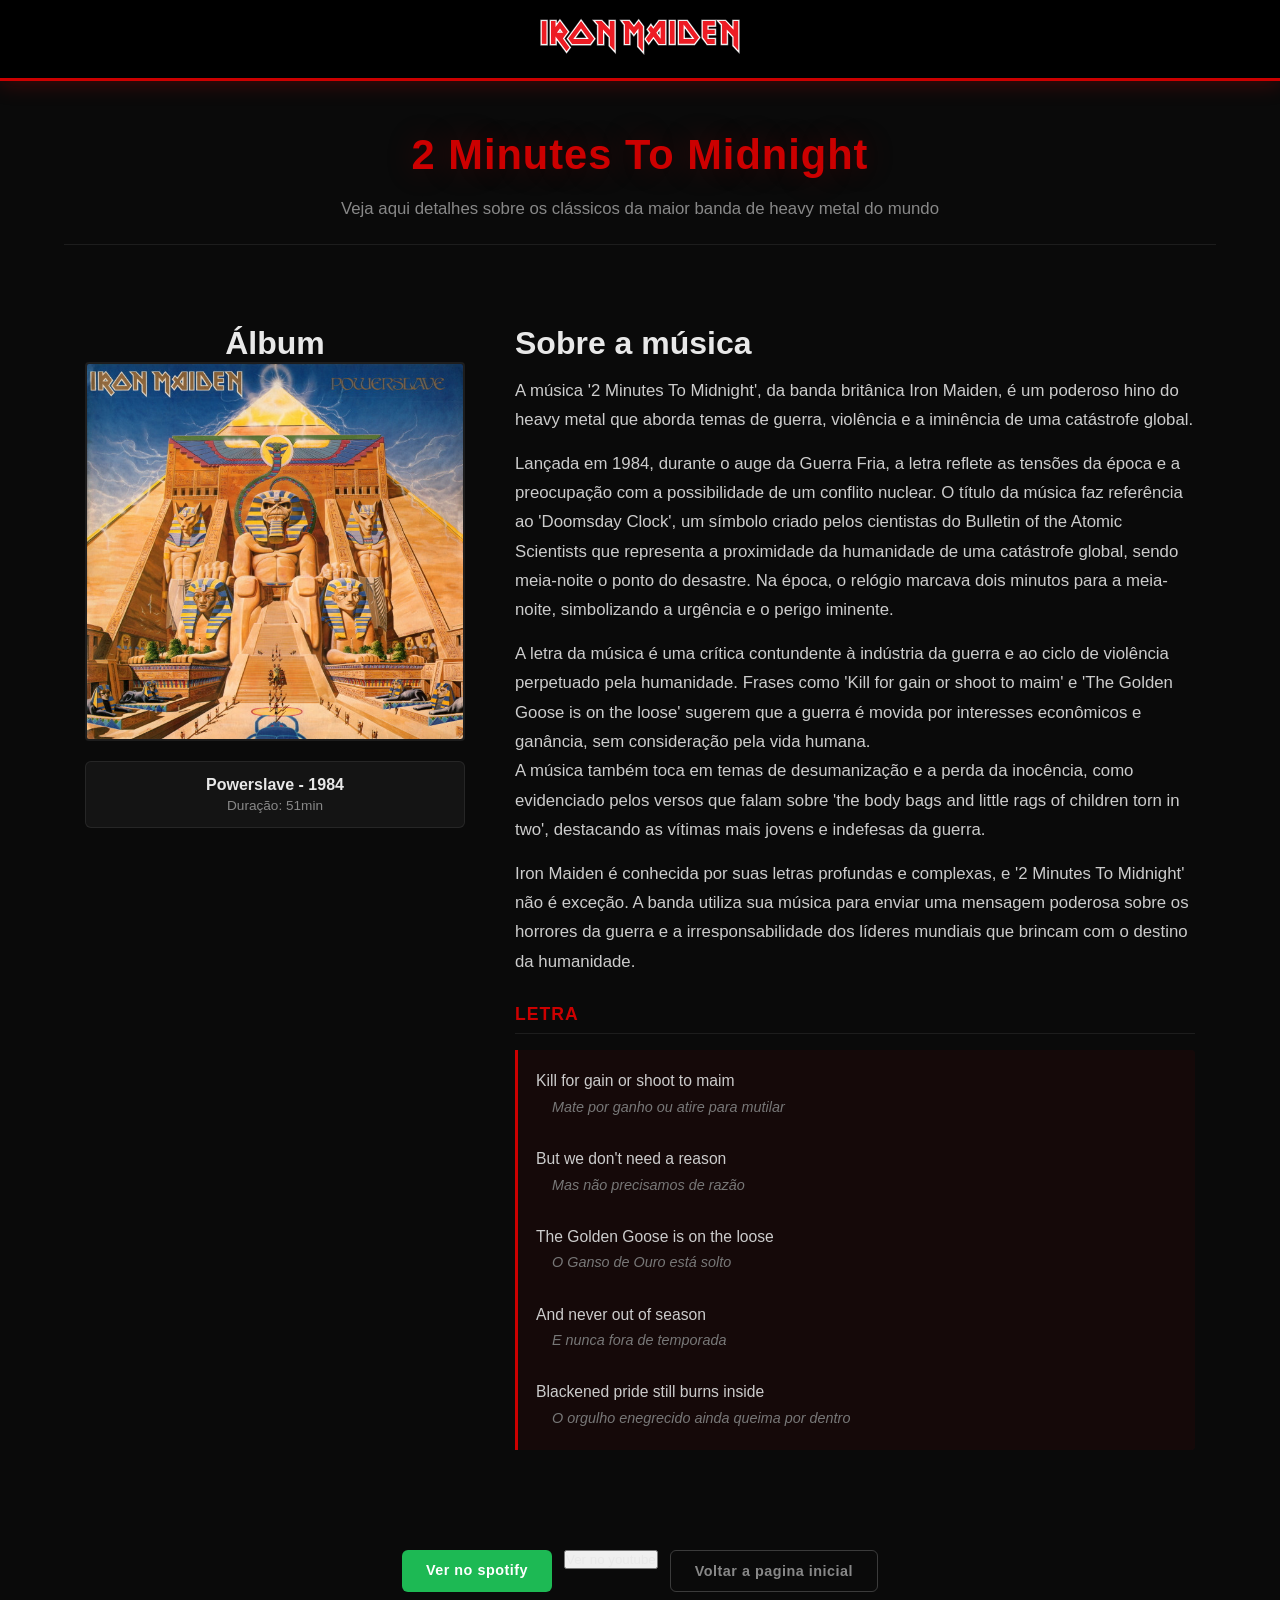
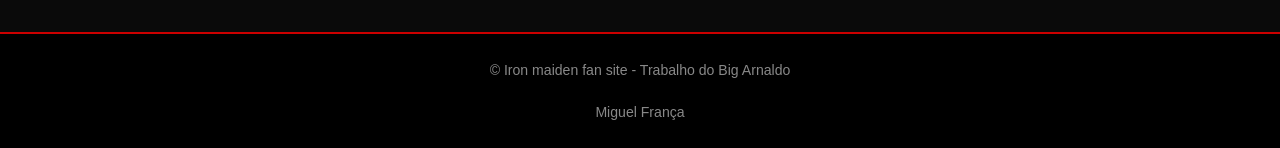
==== 2_miutes_to_midnight.html @ a3f50d3a "passando o projeto para o GitHub" ====
<!DOCTYPE html>
<html lang="pt-br">

<head>
    <meta charset="UTF-8">
    <meta name="viewport" content="width=device-width, initial-scale=1.0">
    <link rel="stylesheet" href="css/sla.css">
    <title>2 Minutes To Midnight</title>
</head>

<body>
    <header class="topo">
        <a href="https://www.ironmaiden.com/" target="_blank"> <img src="img/logo.svg" alt="logo (iron maiden)"
                width="20%"></a>

    </header>

    <div class="intro">
        <h1>2 Minutes To Midnight</h1>
        <p>Veja aqui detalhes sobre os clássicos da maior banda de heavy metal do mundo</p>
    </div>

    <main class="pedra">
        <div class="conteudo">
            <div class="capa-album">
                <h1>Álbum</h1>
                <a href="powerslave.html"><img src="img/powerslave.jpg" alt=""></a>
                <div class="album-info">
                    <h3>Powerslave - 1984</h3>
                    <p>Duração: 51min</p>
                </div>
                <div class="musica">
                    <iframe style="border-radius:12px"
                        src="https://open.spotify.com/embed/track/2SrVGpjv0mqCR6j9EZPSm2?utm_source=generator&theme=0"
                        width="100%" height="132" frameBorder="0" allowfullscreen=""
                        allow="autoplay; clipboard-write; encrypted-media; fullscreen; picture-in-picture"
                        loading="lazy"></iframe>
                </div>
            </div>

            <div class="musica-info">
                <div class="letra-info">
                    <h1>Sobre a música</h1>
                    <p>
                        A música '2 Minutes To Midnight', da banda britânica Iron Maiden, é um poderoso hino do heavy
                        metal que aborda temas de guerra, violência e a iminência de uma catástrofe global.
                    </p>
                    <p>
                        Lançada em 1984, durante o auge da Guerra Fria, a letra reflete as tensões da época e a
                        preocupação com a possibilidade de um conflito nuclear. O título da música faz referência ao
                        'Doomsday Clock', um símbolo criado pelos cientistas do Bulletin of the Atomic Scientists que
                        representa a proximidade da humanidade de uma catástrofe global, sendo meia-noite o ponto do
                        desastre. Na época, o relógio marcava dois minutos para a meia-noite, simbolizando a urgência e
                        o perigo iminente.
                    </p>
                    <p>
                        A letra da música é uma crítica contundente à indústria da guerra e ao ciclo de violência
                        perpetuado pela humanidade. Frases como 'Kill for gain or shoot to maim' e 'The Golden Goose is
                        on the loose' sugerem que a guerra é movida por interesses econômicos e ganância, sem
                        consideração pela vida humana. <br> A música também toca em temas de desumanização e a perda da
                        inocência, como evidenciado pelos versos que falam sobre 'the body bags and little rags of
                        children torn in two', destacando as vítimas mais jovens e indefesas da guerra.
                    </p>
                    <p>
                        Iron Maiden é conhecida por suas letras profundas e complexas, e '2 Minutes To Midnight' não é
                        exceção. A banda utiliza sua música para enviar uma mensagem poderosa sobre os horrores da
                        guerra e a irresponsabilidade dos líderes mundiais que brincam com o destino da humanidade.
                    </p>

                </div>

                <div class="n">
                    <h3 class="secao-titulo">Letra</h3>
                    <div class="letra">
                        <p>Kill for gain or shoot to maim<br>
                            <span class="traducao">Mate por ganho ou atire para mutilar</span><br>
                            But we don't need a reason<br>
                            <span class="traducao">Mas não precisamos de razão</span><br>
                            The Golden Goose is on the loose<br>
                            <span class="traducao">O Ganso de Ouro está solto</span><br>
                            And never out of season<br>
                            <span class="traducao">E nunca fora de temporada</span><br>
                            Blackened pride still burns inside<br>
                            <span class="traducao">O orgulho enegrecido ainda queima por dentro</span><br>
                            This shell of bloody treason<br>
                            <span class="traducao">Nesta casca de traição sangrenta</span><br>
                            Here's my gun for a barrel of fun<br>
                            <span class="traducao">Aqui está minha arma para um barril de diversão</span><br>
                            For the love of living death<br>
                            <span class="traducao">Pelo amor da morte viva</span><br>
                        </p>

                        <p>The killer's breed or the Demon's seed<br>
                            <span class="traducao">A raça de assassinos ou a semente do Demônio</span><br>
                            The glamour, the fortune, the pain<br>
                            <span class="traducao">O glamour, a fortuna, a dor</span><br>
                            Go to war again, blood is freedom's stain<br>
                            <span class="traducao">Para a guerra novamente, sangue é a mancha da
                                liberdade</span><br>
                            Don't you pray for my soul anymore<br>
                            <span class="traducao">Você não reza mais pela minha alma</span><br>
                        </p>

                        <p class="refrao">2 minutes to midnight<br>
                            <span class="traducao">Dois minutos para a meia-noite</span><br>
                            The hands that threaten doom<br>
                            <span class="traducao">As mãos que ameaçam a ruína</span><br>
                            2 minutes to midnight<br>
                            <span class="traducao">Dois minutos para a meia-noite</span><br>
                            To kill the unborn in the womb<br>
                            <span class="traducao">Matar os não-nascidos no ventre</span><br>
                        </p>

                        <p>The blind men shout: Let the creatures out<br>
                            <span class="traducao">Os cegos gritam: "Libertem as criaturas"</span><br>
                            We'll show the unbelievers<br>
                            <span class="traducao">Mostraremos aos descrentes</span><br>
                            The Napalm screams of human flames<br>
                            <span class="traducao">O napalm grita em chamas humanas</span><br>
                            Of a prime time Belsen feast, yeah!<br>
                            <span class="traducao">Um banquete em Belsen no horário nobre</span><br>
                            As the reasons for the carnage cut their meat<br>
                            <span class="traducao">Enquanto os motivos do carnificina cortam sua
                                carne</span><br>
                            And lick the gravy<br>
                            <span class="traducao">E lambem o molho</span><br>
                            We oil the jaws of the war machine<br>
                            <span class="traducao">Nós lubrificamos as mandíbulas da máquina de
                                guerra</span><br>
                            And feed it with our babies<br>
                            <span class="traducao">E a alimentamos com nossos bebês</span><br>
                        </p>

                        <p class="refrao-destaque">2 minutes to midnight<br>
                            <span class="traducao">Dois minutos para a meia-noite</span><br>
                            The body bags and little rags<br>
                            <span class="traducao">Os sacos de corpo e trapos pequenos</span><br>
                            Of children torn in two<br>
                            <span class="traducao">De crianças dilaceradas</span><br>
                            And the jellied brains of those who remain<br>
                            <span class="traducao">E os cérebros gelatinosos dos que permanecem</span><br>
                            To put the finger right on you<br>
                            <span class="traducao">Para apontar o dedo diretamente para você</span><br>
                        </p>

                        <p class="outro">Midnight, midnight, midnight, is all night<br>
                            <span class="traducao">Meia-noite, meia-noite, meia-noite, é a noite toda</span><br>
                            Midnight, midnight, midnight, is all night<br>
                            <span class="traducao">Meia-noite, meia-noite, meia-noite, é a noite toda</span><br>
                        </p>

                    </div>

                </div>

            </div>

        </div>
    </main>
    <div class="botoes">
        <a href="https://open.spotify.com/intl-pt/track/2SrVGpjv0mqCR6j9EZPSm2?si=121466a9f9764e93"
            class="btn btn-spotify" target="_blank">Ver no spotify</a>
        <a href="https://youtu.be/9qbRHY1l0vc" target="_blank"><button>Ver no youtube</button></a>
        <a href="index.html" class="btn btn-voltar">Voltar a pagina inicial</a>

    </div>
    </div>


    <footer>
        <p>&copy; Iron maiden fan site - Trabalho do Big Arnaldo</p>
        <br>
        <p>Miguel França</p>
    </footer>


</body>

</html>
---- css/sla.css ----
:root {
    --red: #cc0000;
    --red-dark: #8a0000;
    --red-glow: rgba(204, 0, 0, 0.25);
    --bg: #0a0a0a;
    --bg-card: #141414;
    --bg-card-hover: #1e1e1e;
    --border: rgba(255, 255, 255, 0.08);
    --border-hover: rgba(255, 255, 255, 0.2);
    --text: #e8e8e8;
    --text-muted: #888;
    --font: 'Segoe UI', Arial, Helvetica, sans-serif;
}

* {
    padding: 0;
    margin: 0;
    box-sizing: border-box;
    color: var(--text);
    font-family: var(--font);
}

body {
    background-color: var(--bg);
    min-height: 100vh;
    display: flex;
    flex-direction: column;
}

/* HEADER */
header.topo {
    background: #000;
    padding: 18px 0;
    border-bottom: 3px solid var(--red);
    text-align: center;
    position: sticky;
    top: 0;
    z-index: 100;
    box-shadow: 0 2px 20px rgba(204, 0, 0, 0.3);
}

header.topo img {
    max-width: 200px;
    width: 18%;
    min-width: 110px;
    height: auto;
    transition: transform 0.3s, filter 0.3s;
}

header.topo img:hover {
    transform: scale(1.06);
    filter: drop-shadow(0 0 8px var(--red));
}

/* INTRO */
.intro {
    margin: 50px auto;
    text-align: center;
    padding-bottom: 20px;
    width: 90%;
    max-width: 1200px;
    border-bottom: 1px solid var(--border);
}

.intro h1 {
    color: var(--red);
    font-size: 2.6rem;
    font-weight: 700;
    padding-bottom: 16px;
    letter-spacing: 1px;
    text-shadow: 0 0 30px var(--red-glow);
}

.intro p {
    font-size: 1.05rem;
    color: var(--text-muted);
    line-height: 1.7;
}

/* CATALOGO INDEX */
.catalogo {
    display: flex;
    margin: 0 auto;
    justify-content: center;
    flex-wrap: wrap;
    gap: 32px;
    width: 85%;
    max-width: 1200px;
    padding: 20px 0 80px;
}

.card-musica {
    position: relative;
    width: 200px;
    text-align: center;
    border-radius: 6px;
    overflow: hidden;
    background: var(--bg-card);
    border: 1px solid var(--border);
    transition: transform 0.35s, border-color 0.35s, box-shadow 0.35s;
}

.card-musica a {
    text-decoration: none;
    display: block;
}

.card-musica img {
    width: 100%;
    height: 200px;
    object-fit: cover;
    display: block;
    transition: transform 0.5s;
}

.card-musica:hover {
    transform: translateY(-8px);
    border-color: var(--red);
    box-shadow: 0 8px 30px var(--red-glow);
}

.card-musica:hover img {
    transform: scale(1.05);
}

.card-info {
    padding: 12px 10px;
    background: var(--bg-card);
}

.card-info h4 {
    font-size: 0.95rem;
    font-weight: 600;
    margin-bottom: 4px;
}

.card-info p {
    font-size: 0.8rem;
    color: var(--text-muted);
}

/* PAGINA MUSICA */
main.pedra {
    margin: 0 auto;
    max-width: 1300px;
    padding: 30px 20px;
    flex: 1;
}

.conteudo {
    display: flex;
    flex-wrap: wrap;
    gap: 50px;
    justify-content: center;
}

.capa-album {
    text-align: center;
    max-width: 380px;
    flex: 1;
    min-width: 280px;
}

.capa-album h2 {
    color: var(--red);
    margin-bottom: 14px;
    font-size: 1.1rem;
    text-transform: uppercase;
    letter-spacing: 2px;
}

.capa-album img {
    width: 100%;
    max-width: 380px;
    border: 2px solid var(--border);
    border-radius: 4px;
    transition: border-color 0.4s, box-shadow 0.4s;
}

.capa-album img:hover {
    border-color: var(--red);
    box-shadow: 0 0 30px var(--red-glow);
}

.album-info {
    background: var(--bg-card);
    border: 1px solid var(--border);
    border-radius: 6px;
    margin-top: 16px;
    padding: 14px;
}

.album-info h3 {
    font-size: 1rem;
    margin-bottom: 4px;
}

.album-info p {
    font-size: 0.85rem;
    color: var(--text-muted);
}

.player {
    margin-top: 20px;
}

.musica-info {
    max-width: 680px;
    flex: 2;
    min-width: 280px;
}

.letra-info h2 {
    color: var(--red);
    border-bottom: 1px solid var(--red);
    padding-bottom: 10px;
    margin-bottom: 20px;
    font-size: 1.4rem;
    text-transform: uppercase;
    letter-spacing: 1px;
}

.letra-info p {
    font-size: 1.05rem;
    margin: 14px 0;
    line-height: 1.75;
    color: #ccc;
}

.secao-titulo {
    color: var(--red);
    border-bottom: 1px solid var(--border);
    padding-bottom: 8px;
    margin: 28px 0 16px;
    font-size: 1.1rem;
    text-transform: uppercase;
    letter-spacing: 1px;
}

.letra {
    background: rgba(204, 0, 0, 0.06);
    border-left: 3px solid var(--red);
    border-radius: 0 4px 4px 0;
    max-height: 400px;
    overflow-y: auto;
    padding: 18px;
    margin-bottom: 30px;
}

.letra p {
    color: #ccc;
    margin-bottom: 12px;
    font-weight: 500;
    line-height: 1.7;
    font-size: 0.98rem;
}

.letra::-webkit-scrollbar {
    width: 6px;
}

.letra::-webkit-scrollbar-thumb {
    background: rgba(204, 0, 0, 0.35);
    border-radius: 3px;
}

.letra::-webkit-scrollbar-thumb:hover {
    background: rgba(204, 0, 0, 0.6);
}

.traducao {
    color: #777;
    display: block;
    margin-left: 16px;
    font-style: italic;
    font-size: 0.9rem;
}

/* BOTOES */
.botoes {
    display: flex;
    flex-wrap: wrap;
    gap: 12px;
    margin: 40px auto;
    max-width: 1000px;
    justify-content: center;
}

.btn {
    background: var(--red);
    border: none;
    border-radius: 6px;
    padding: 12px 24px;
    color: #fff;
    font-weight: 700;
    font-size: 0.9rem;
    cursor: pointer;
    text-decoration: none;
    display: inline-block;
    transition: background 0.25s, transform 0.2s, box-shadow 0.25s;
    letter-spacing: 0.5px;
}

.btn:hover {
    background: var(--red-dark);
    transform: translateY(-2px);
    box-shadow: 0 4px 16px var(--red-glow);
}

.btn-spotify {
    background: #1db954;
}

.btn-spotify:hover {
    background: #17a349;
    box-shadow: 0 4px 16px rgba(29, 185, 84, 0.3);
}

.btn-voltar {
    background: transparent;
    border: 1px solid var(--border-hover);
    color: var(--text-muted);
}

.btn-voltar:hover {
    background: var(--bg-card-hover);
    color: var(--text);
    transform: none;
    box-shadow: none;
}

/* PAGINA ALBUM */
.album-page {
    margin: 0 auto;
    max-width: 1200px;
    display: flex;
    flex-wrap: wrap;
    gap: 40px;
    justify-content: center;
    padding: 30px 20px 80px;
}

.album {
    max-width: 380px;
    flex: 1;
    min-width: 280px;
}

.album img {
    width: 100%;
    border: 2px solid var(--border);
    border-radius: 4px;
    margin-bottom: 20px;
    transition: border-color 0.4s, box-shadow 0.4s;
}

.album img:hover {
    border-color: var(--red);
    box-shadow: 0 0 30px var(--red-glow);
}

.mpb {
    background: var(--bg-card);
    border: 1px solid var(--border);
    border-radius: 8px;
    padding: 20px;
}

.mpb p {
    font-size: 1.02rem;
    margin-bottom: 14px;
    line-height: 1.75;
    color: #ccc;
}

.mpb p:last-child {
    margin-bottom: 0;
}

.album-detalhes {
    max-width: 420px;
    flex: 1;
    min-width: 280px;
    display: flex;
    flex-direction: column;
    gap: 20px;
}

.detalhe-card {
    background: var(--bg-card);
    border: 1px solid var(--border);
    border-radius: 8px;
    padding: 18px;
    transition: background 0.3s, transform 0.3s;
}

.detalhe-card:hover {
    background: var(--bg-card-hover);
    transform: translateY(-3px);
}

.card-titulo {
    color: var(--red);
    font-size: 0.9rem;
    font-weight: 700;
    text-transform: uppercase;
    letter-spacing: 1.5px;
    margin-bottom: 14px;
    padding-bottom: 8px;
    border-bottom: 1px solid var(--border);
}

.so-aceita {
    color: var(--red);
    font-weight: 700;
}

.detalhe-card p {
    margin-bottom: 10px;
    border-bottom: 1px solid var(--border);
    padding-bottom: 8px;
    font-size: 0.98rem;
    line-height: 1.5;
}

.detalhe-card p:last-child {
    border-bottom: none;
    margin-bottom: 0;
    padding-bottom: 0;
}

.detalhe-card ol {
    list-style: none;
    padding: 0;
    counter-reset: tracklist;
}

.detalhe-card ol li {
    counter-increment: tracklist;
    border: 1px solid var(--border);
    border-radius: 4px;
    margin-bottom: 8px;
    transition: all 0.25s;
}

.detalhe-card ol li::before {
    content: counter(tracklist) ". ";
    color: var(--red);
    font-weight: 700;
    padding-left: 10px;
}

.detalhe-card ol a {
    text-decoration: none;
    display: block;
    padding: 10px 10px 10px 0;
    color: var(--text);
    font-size: 0.92rem;
}

.detalhe-card ol li:hover {
    border-color: var(--red);
    background: rgba(204, 0, 0, 0.06);
    transform: translateX(4px);
}

.comentario {
    color: #ff6464;
    font-style: italic;
    font-weight: 500;
}

/* FOOTER */
footer {
    background: #000;
    border-top: 2px solid var(--red);
    padding: 24px;
    text-align: center;
    margin-top: auto;
}

footer p {
    margin: 4px 0;
    font-size: 0.88rem;
    color: var(--text-muted);
}

footer a {
    color: var(--red);
    text-decoration: none;
}

/* RESPONSIVIDADE */
@media (max-width: 900px) {

    .conteudo,
    .album-page {
        flex-direction: column;
        align-items: center;
    }

    .intro h1 {
        font-size: 2rem;
    }
}

@media (max-width: 600px) {
    .intro h1 {
        font-size: 1.7rem;
    }

    .catalogo {
        gap: 16px;
    }

    .card-musica {
        width: 140px;
    }

    .card-musica img {
        height: 140px;
    }

    .letra {
        max-height: 260px;
    }

    .btn {
        padding: 10px 18px;
        font-size: 0.82rem;
    }

    header.topo img {
        width: 28%;
        min-width: 90px;
    }
}
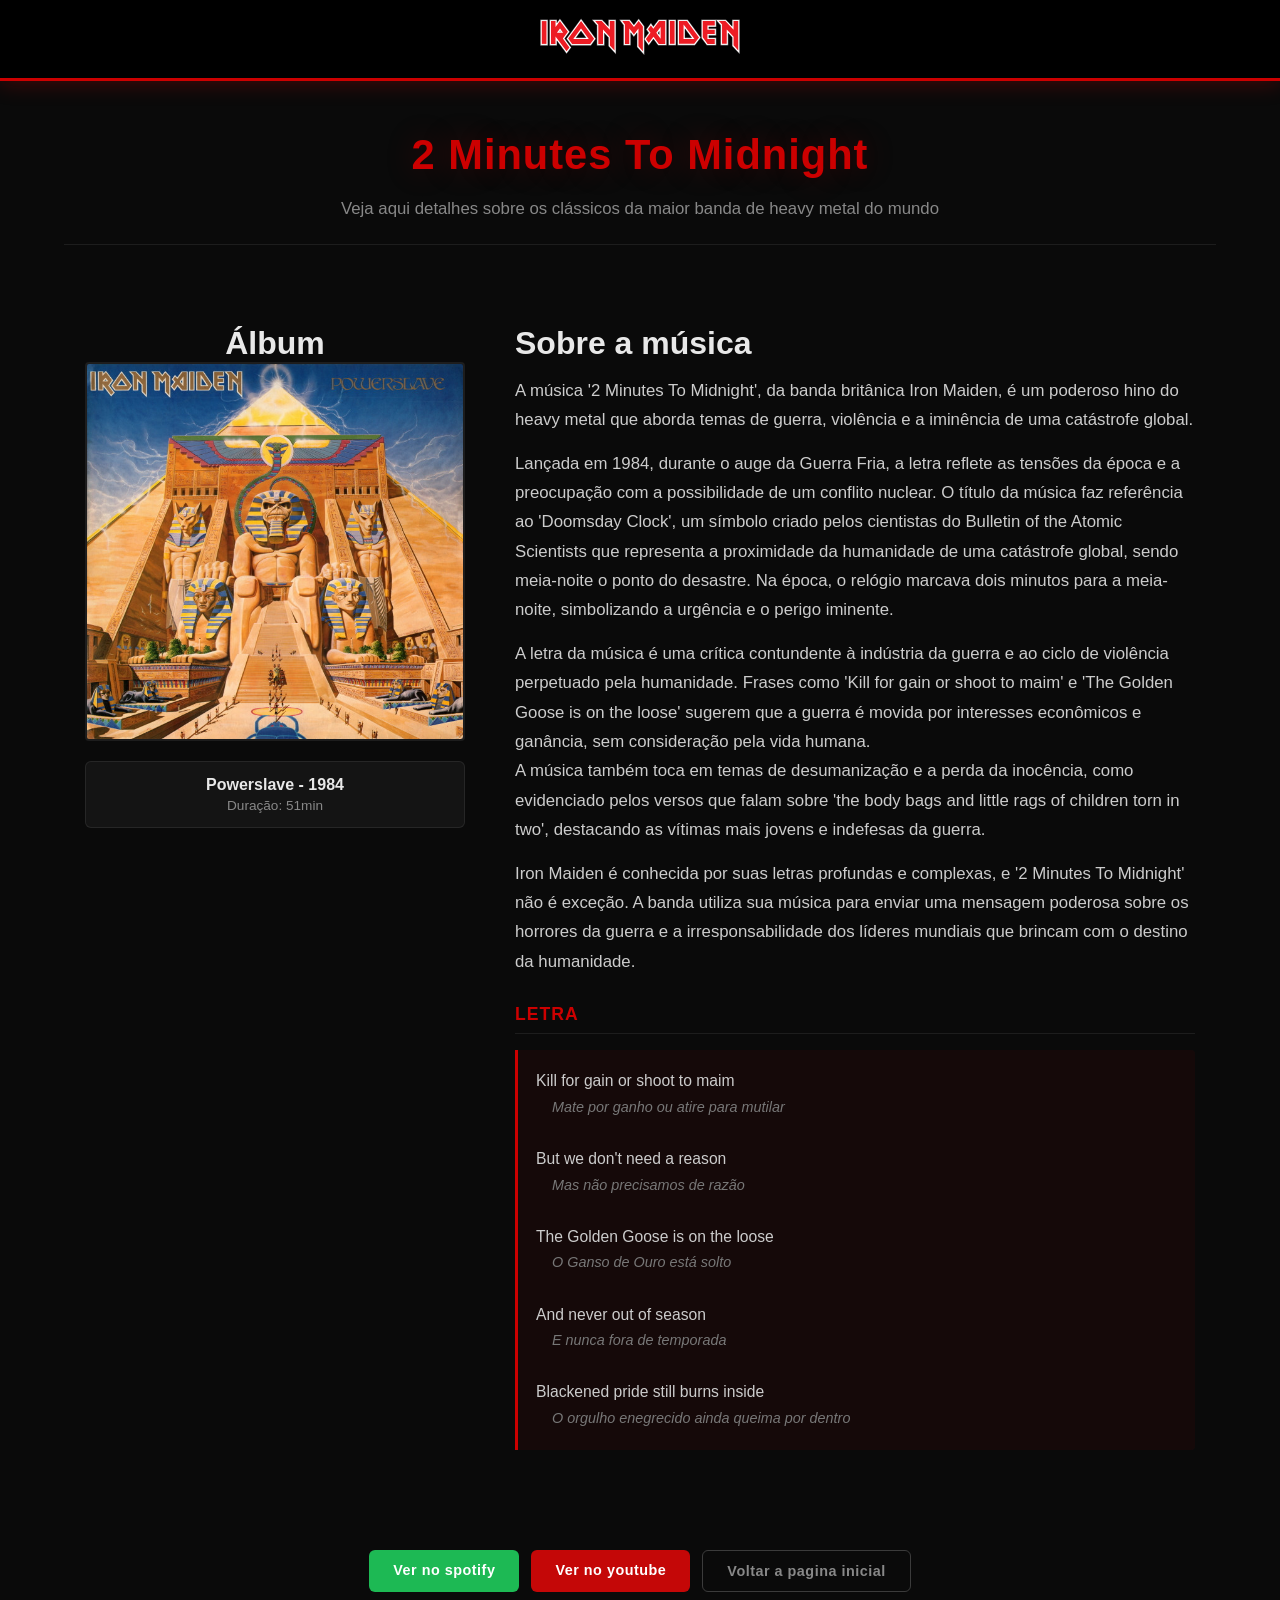
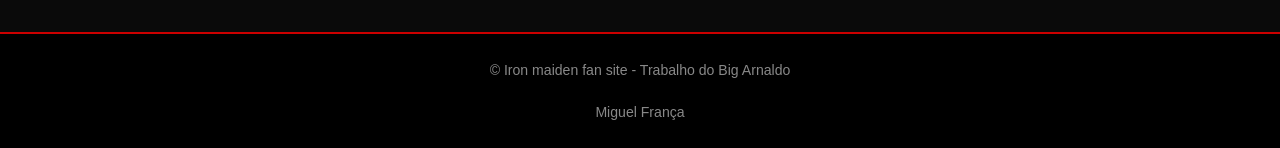
==== commit 5039cea0: "alteração: arrumando o CSS" ====
--- a/2_miutes_to_midnight.html
+++ b/2_miutes_to_midnight.html
@@ -160,7 +160,7 @@
     <div class="botoes">
         <a href="https://open.spotify.com/intl-pt/track/2SrVGpjv0mqCR6j9EZPSm2?si=121466a9f9764e93"
             class="btn btn-spotify" target="_blank">Ver no spotify</a>
-        <a href="https://youtu.be/9qbRHY1l0vc" target="_blank"><button>Ver no youtube</button></a>
+        <a class="btn btn-tube" href="https://youtu.be/9qbRHY1l0vc" target="_blank">Ver no youtube</a>
         <a href="index.html" class="btn btn-voltar">Voltar a pagina inicial</a>
 
     </div>
--- a/css/sla.css
+++ b/css/sla.css
@@ -330,6 +330,15 @@
     box-shadow: none;
 }
 
+.btn-tube {
+    background: #c40707;
+}
+
+.btn-tube:hover {
+    background: #810404;
+    box-shadow: 0 4px 16px rgba(185, 29, 29, 0.582);
+}
+
 /* PAGINA ALBUM */
 .album-page {
     margin: 0 auto;
